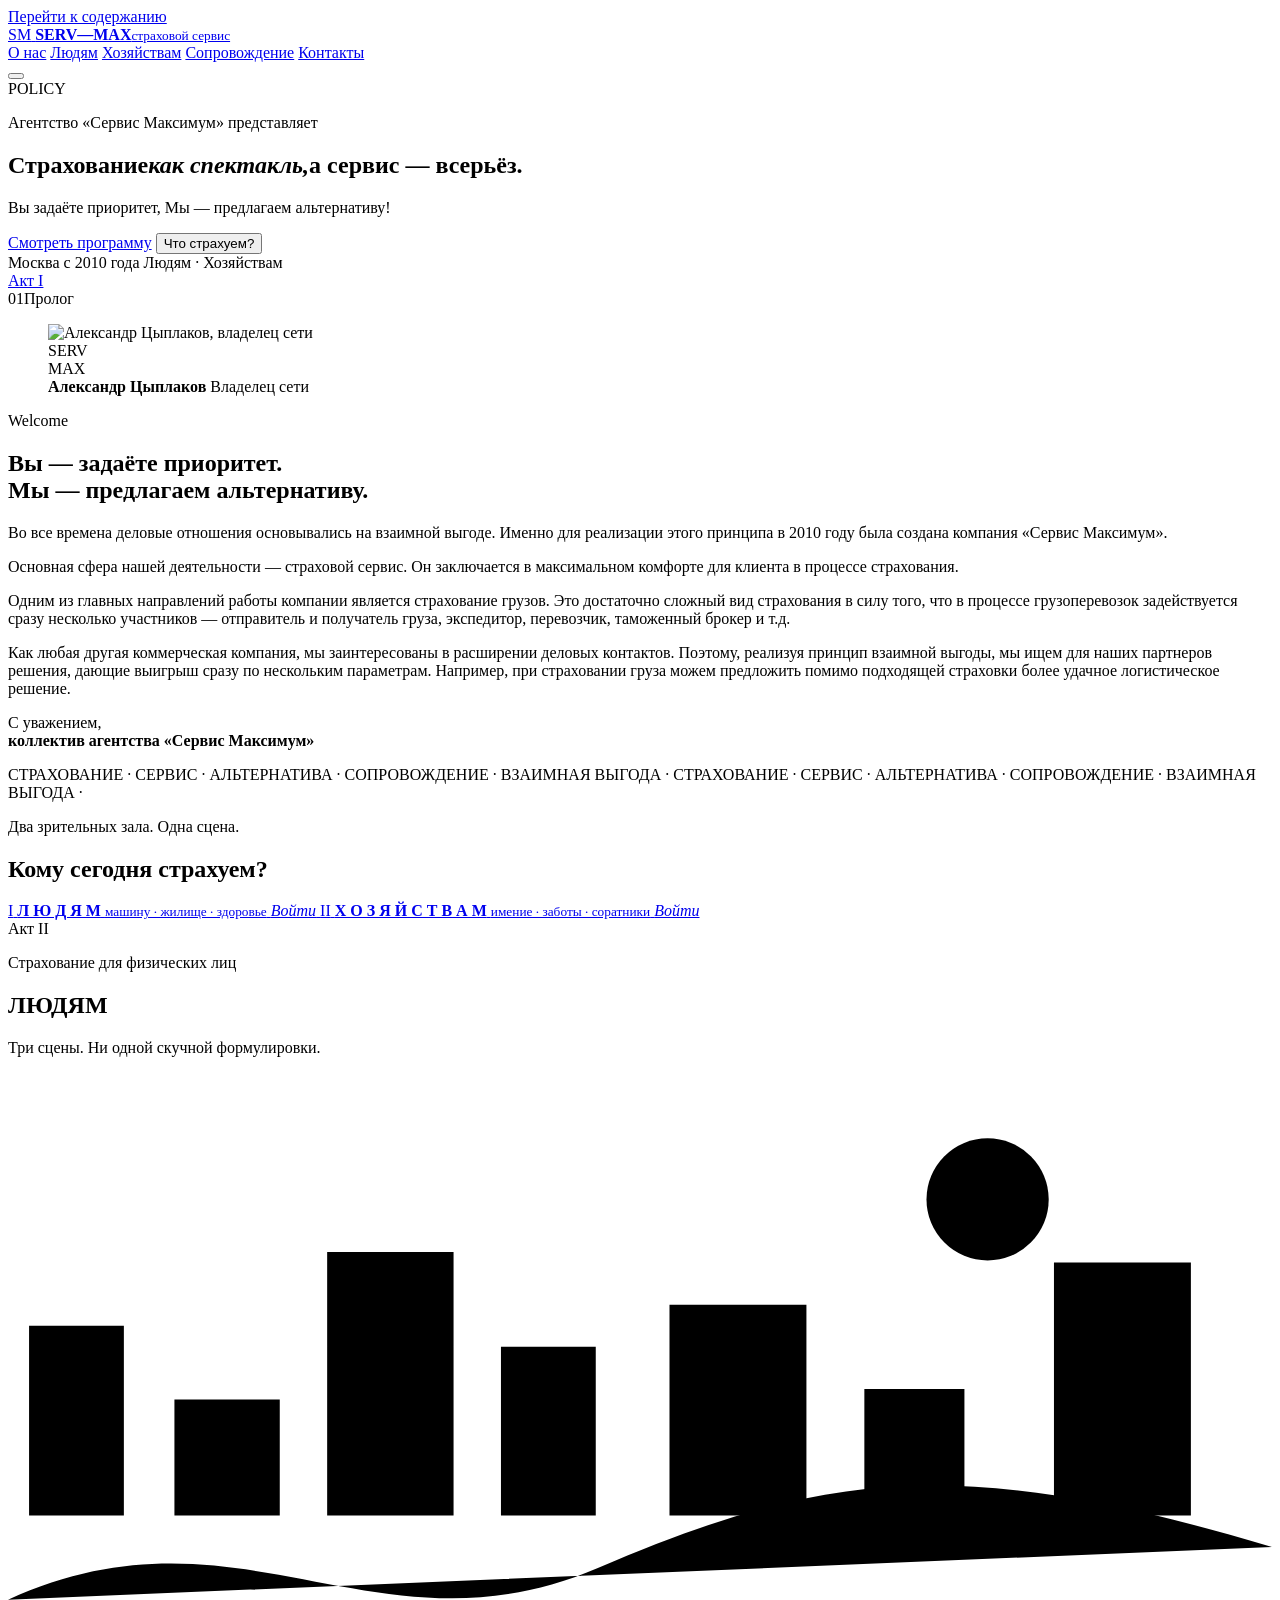
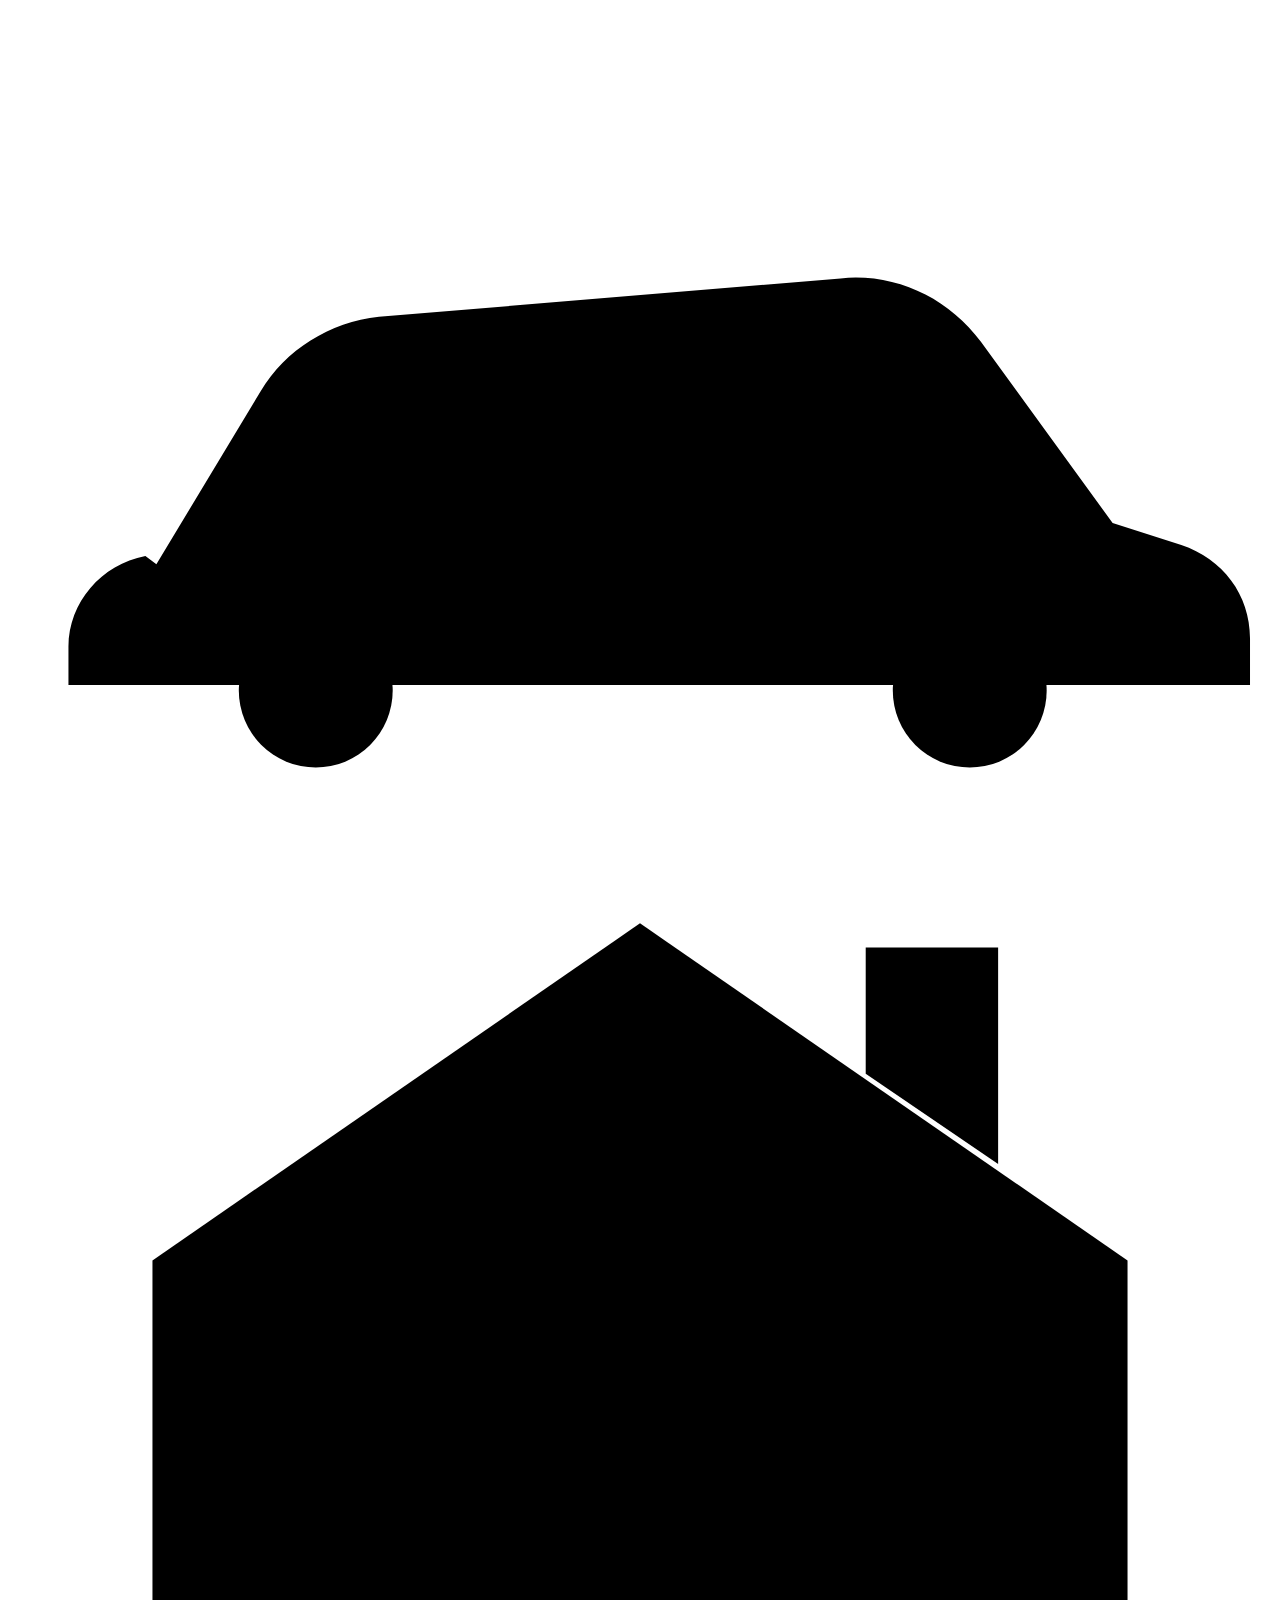
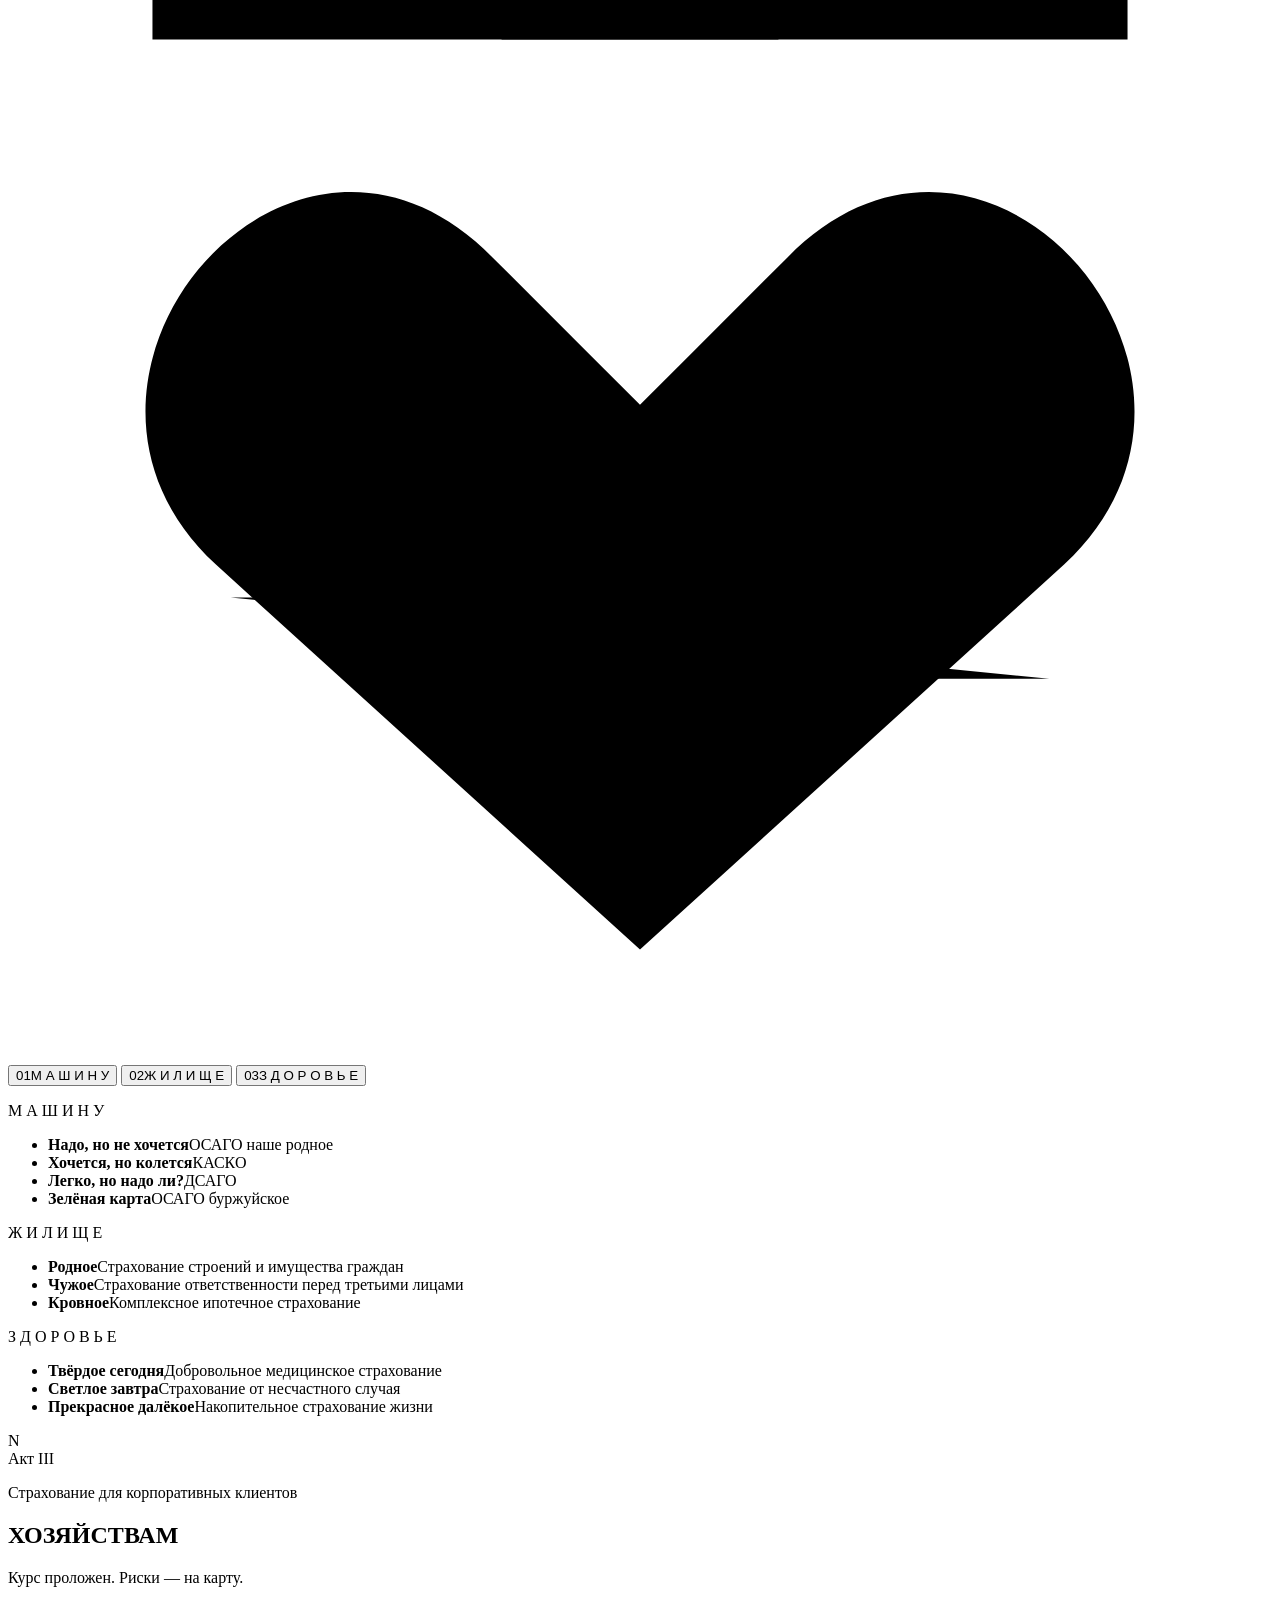
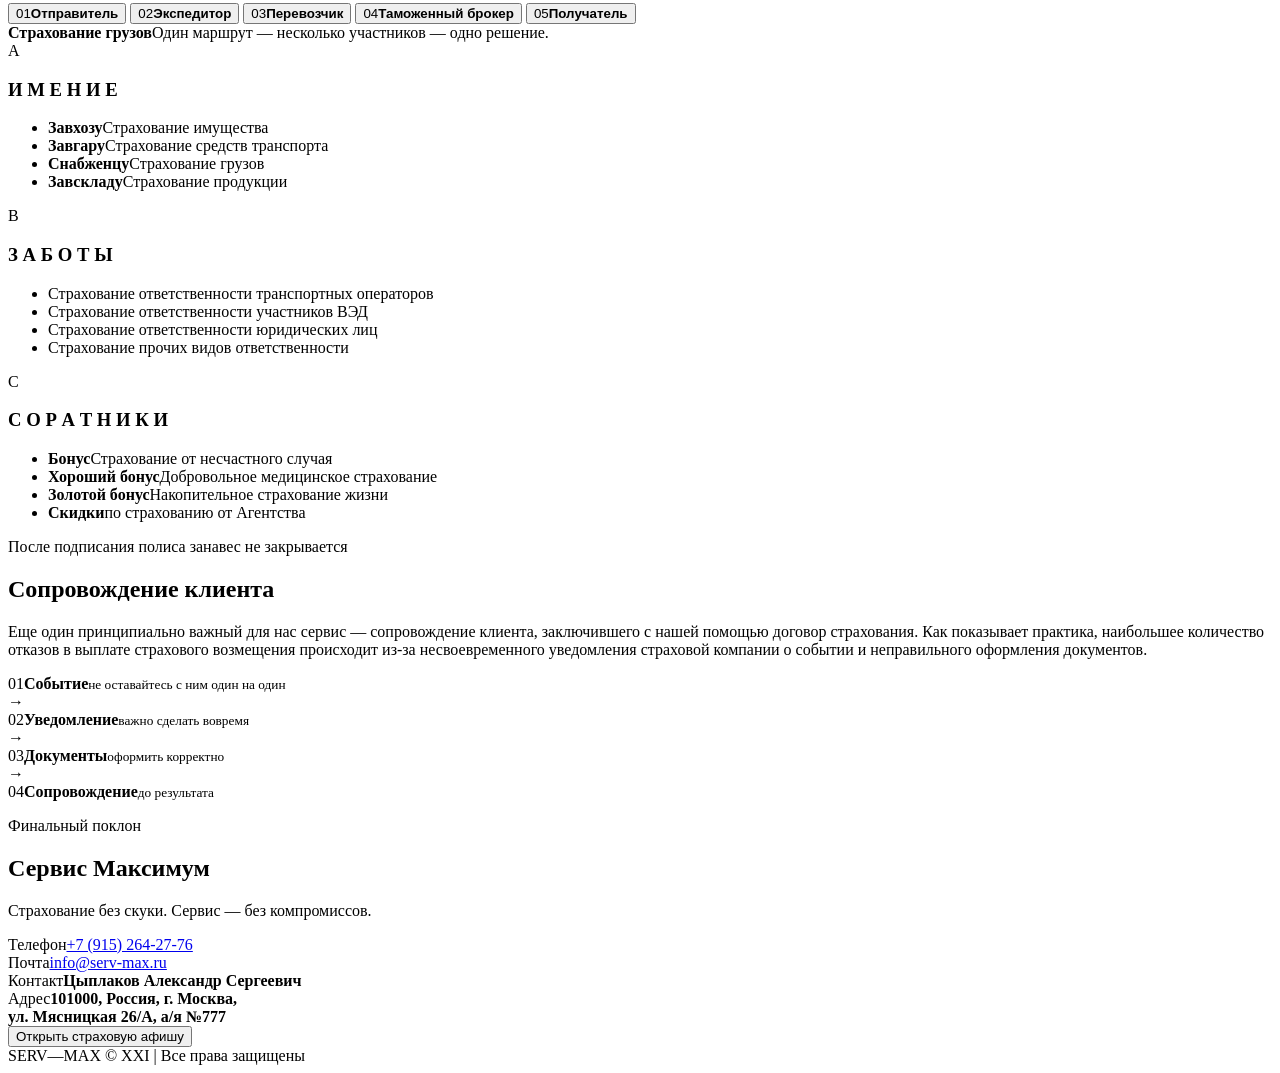
==== 02-service-maximum/index.html @ c3c7b3cc "Import 02-service-maximum source" ====
<!doctype html>
<html lang="ru">
<head>
  <meta charset="utf-8">
  <meta name="viewport" content="width=device-width, initial-scale=1">
  <meta name="theme-color" content="#211711">
  <meta name="description" content="Сервис Максимум — страховой сервис для людей и бизнеса. Авторская подача, сопровождение клиента и решения по страхованию имущества, транспорта, грузов, ответственности и здоровья.">
  <title>Сервис Максимум — страхование без скуки</title>
  <link rel="icon" href="assets/img/favicon.svg" type="image/svg+xml">
  <link rel="stylesheet" href="assets/css/style.css">
</head>
<body>
  <a class="skip-link" href="#content">Перейти к содержанию</a>

  <header class="topbar" data-topbar>
    <a class="brand" href="#prologue" aria-label="Сервис Максимум — к началу страницы">
      <span class="brand-mark" aria-hidden="true">SM</span>
      <span class="brand-copy"><strong>SERV—MAX</strong><small>страховой сервис</small></span>
    </a>
    <nav class="desktop-nav" aria-label="Основная навигация">
      <a href="#about">О нас</a>
      <a href="#people">Людям</a>
      <a href="#business">Хозяйствам</a>
      <a href="#support">Сопровождение</a>
      <a href="#contacts">Контакты</a>
    </nav>
    <button class="menu-toggle" type="button" aria-expanded="false" aria-controls="mobile-menu" aria-label="Открыть меню">
      <span></span><span></span>
    </button>
  </header>

  <div class="mobile-menu" id="mobile-menu" hidden>
    <div class="mobile-menu__inner">
      <p class="kicker">Программа вечера</p>
      <a href="#about">01 — О нас</a>
      <a href="#people">02 — Людям</a>
      <a href="#business">03 — Хозяйствам</a>
      <a href="#support">04 — Сопровождение</a>
      <a href="#contacts">05 — Контакты</a>
    </div>
  </div>

  <main id="content">
    <section class="hero" id="prologue" aria-labelledby="hero-title">
      <div class="hero-noise" aria-hidden="true"></div>
      <div class="curtain curtain--left" aria-hidden="true"></div>
      <div class="curtain curtain--right" aria-hidden="true"></div>
      <div class="spotlight spotlight--one" aria-hidden="true"></div>
      <div class="spotlight spotlight--two" aria-hidden="true"></div>
      <div class="hero-stage" aria-hidden="true">
        <div class="hero-character">
          <div class="hat"></div>
          <div class="head"></div>
          <div class="glasses"><i></i><i></i></div>
          <div class="coat"></div>
          <div class="briefcase"><span>POLICY</span></div>
        </div>
      </div>

      <div class="hero-copy reveal">
        <p class="eyebrow">Агентство «Сервис Максимум» представляет</p>
        <h1 id="hero-title"><span>Страхование</span><em>как спектакль,</em><strong>а сервис — всерьёз.</strong></h1>
        <p class="hero-lead">Вы задаёте приоритет, Мы — предлагаем альтернативу!</p>
        <div class="hero-actions">
          <a class="btn btn--light" href="#people">Смотреть программу</a>
          <button class="btn btn--ghost" type="button" data-open-program>Что страхуем?</button>
        </div>
      </div>

      <div class="hero-ticket reveal" aria-label="Краткая информация">
        <span>Москва</span>
        <span>с 2010 года</span>
        <span>Людям · Хозяйствам</span>
      </div>
      <a class="scroll-cue" href="#about"><span>Акт I</span><i></i></a>
    </section>

    <section class="about scene scene--paper" id="about" aria-labelledby="about-title">
      <div class="scene-label" aria-hidden="true"><span>01</span>Пролог</div>
      <div class="about-grid">
        <figure class="owner reveal">
          <div class="owner-frame">
            <img src="assets/img/alexander-tsyplakov.jpg" alt="Александр Цыплаков, владелец сети">
            <div class="owner-stamp" aria-hidden="true">SERV<br>MAX</div>
          </div>
          <figcaption>
            <strong>Александр Цыплаков</strong>
            <span>Владелец сети</span>
          </figcaption>
        </figure>

        <article class="about-copy reveal">
          <p class="kicker">Welcome</p>
          <h2 id="about-title">Вы — задаёте приоритет.<br>Мы — предлагаем альтернативу.</h2>
          <div class="about-text">
            <p>Во все времена деловые отношения основывались на взаимной выгоде. Именно для реализации этого принципа в 2010 году была создана компания «Сервис Максимум».</p>
            <p>Основная сфера нашей деятельности — страховой сервис. Он заключается в максимальном комфорте для клиента в процессе страхования.</p>
            <p>Одним из главных направлений работы компании является страхование грузов. Это достаточно сложный вид страхования в силу того, что в процессе грузоперевозок задействуется сразу несколько участников — отправитель и получатель груза, экспедитор, перевозчик, таможенный брокер и т.д.</p>
            <p>Как любая другая коммерческая компания, мы заинтересованы в расширении деловых контактов. Поэтому, реализуя принцип взаимной выгоды, мы ищем для наших партнеров решения, дающие выигрыш сразу по нескольким параметрам. Например, при страховании груза можем предложить помимо подходящей страховки более удачное логистическое решение.</p>
          </div>
          <p class="signature">С уважением,<br><strong>коллектив агентства «Сервис Максимум»</strong></p>
        </article>
      </div>
      <div class="marquee" aria-hidden="true"><span>СТРАХОВАНИЕ · СЕРВИС · АЛЬТЕРНАТИВА · СОПРОВОЖДЕНИЕ · ВЗАИМНАЯ ВЫГОДА · </span><span>СТРАХОВАНИЕ · СЕРВИС · АЛЬТЕРНАТИВА · СОПРОВОЖДЕНИЕ · ВЗАИМНАЯ ВЫГОДА · </span></div>
    </section>

    <section class="choice scene" aria-labelledby="choice-title">
      <div class="choice-intro reveal">
        <p class="kicker">Два зрительных зала. Одна сцена.</p>
        <h2 id="choice-title">Кому сегодня страхуем?</h2>
      </div>
      <div class="choice-doors">
        <a class="door door--people reveal" href="#people">
          <span class="door-number">I</span>
          <strong>Л Ю Д Я М</strong>
          <small>машину · жилище · здоровье</small>
          <i aria-hidden="true">Войти</i>
        </a>
        <a class="door door--business reveal" href="#business">
          <span class="door-number">II</span>
          <strong>Х О З Я Й С Т В А М</strong>
          <small>имение · заботы · соратники</small>
          <i aria-hidden="true">Войти</i>
        </a>
      </div>
    </section>

    <section class="people scene scene--people" id="people" aria-labelledby="people-title">
      <div class="stage-header reveal">
        <span class="act">Акт II</span>
        <div>
          <p class="kicker">Страхование для физических лиц</p>
          <h2 id="people-title">ЛЮДЯМ</h2>
        </div>
        <p class="stage-note">Три сцены. Ни одной скучной формулировки.</p>
      </div>

      <div class="people-stage reveal" data-people-stage>
        <div class="people-backdrop" aria-hidden="true">
          <svg viewBox="0 0 1200 620" role="img" aria-label="Декоративная театральная сцена">
            <path class="road" d="M0 500 C220 400 350 560 560 470 S900 360 1200 450"/>
            <path class="city" d="M20 420V240h90v180h48V310h100v110h45V170h120v250h45V260h90v160h70V220h130v200h55V300h95v120h85V180h130v240"/>
            <circle class="moon" cx="930" cy="120" r="58"/>
          </svg>
        </div>

        <div class="scene-prop" aria-hidden="true">
          <svg class="prop prop--car is-active" data-prop="car" viewBox="0 0 460 250">
            <path d="M54 158 92 95c9-15 25-25 43-27l168-14c20-2 39 7 51 23l48 66 25 8c15 5 25 18 25 34v17H22v-14c0-16 12-30 28-33Z"/>
            <path d="M123 91h182l38 58H86l37-58Z"/>
            <circle cx="112" cy="204" r="28"/><circle cx="350" cy="204" r="28"/>
          </svg>
          <svg class="prop prop--house" data-prop="house" viewBox="0 0 420 300">
            <path d="m48 146 162-112 162 112v126H48V146Z"/><path d="M164 272v-94h92v94"/>
            <path d="M285 84v-42h44v72"/>
          </svg>
          <svg class="prop prop--health" data-prop="health" viewBox="0 0 420 310">
            <path d="M210 273 69 145C2 83 94-25 161 43l49 49 49-49c67-68 159 40 92 102L210 273Z"/>
            <path d="M74 156h76l25-55 42 108 31-69 25 43h73"/>
          </svg>
        </div>

        <div class="people-control" role="tablist" aria-label="Виды страхования для физических лиц">
          <button class="scene-tab is-active" type="button" role="tab" aria-selected="true" data-people="car"><span>01</span>М А Ш И Н У</button>
          <button class="scene-tab" type="button" role="tab" aria-selected="false" data-people="house"><span>02</span>Ж И Л И Щ Е</button>
          <button class="scene-tab" type="button" role="tab" aria-selected="false" data-people="health"><span>03</span>З Д О Р О В Ь Е</button>
        </div>

        <div class="people-script" aria-live="polite">
          <article class="script-page is-active" data-script="car">
            <p class="script-title">М А Ш И Н У</p>
            <ul>
              <li><strong>Надо, но не хочется</strong><span>ОСАГО наше родное</span></li>
              <li><strong>Хочется, но колется</strong><span>КАСКО</span></li>
              <li><strong>Легко, но надо ли?</strong><span>ДСАГО</span></li>
              <li><strong>Зелёная карта</strong><span>ОСАГО буржуйское</span></li>
            </ul>
          </article>
          <article class="script-page" data-script="house">
            <p class="script-title">Ж И Л И Щ Е</p>
            <ul>
              <li><strong>Родное</strong><span>Страхование строений и имущества граждан</span></li>
              <li><strong>Чужое</strong><span>Страхование ответственности перед третьими лицами</span></li>
              <li><strong>Кровное</strong><span>Комплексное ипотечное страхование</span></li>
            </ul>
          </article>
          <article class="script-page" data-script="health">
            <p class="script-title">З Д О Р О В Ь Е</p>
            <ul>
              <li><strong>Твёрдое сегодня</strong><span>Добровольное медицинское страхование</span></li>
              <li><strong>Светлое завтра</strong><span>Страхование от несчастного случая</span></li>
              <li><strong>Прекрасное далёкое</strong><span>Накопительное страхование жизни</span></li>
            </ul>
          </article>
        </div>
      </div>
    </section>

    <section class="business scene scene--business" id="business" aria-labelledby="business-title">
      <div class="map-grid" aria-hidden="true"></div>
      <div class="business-compass" aria-hidden="true"><span>N</span><i></i><b></b></div>
      <div class="stage-header stage-header--business reveal">
        <span class="act">Акт III</span>
        <div>
          <p class="kicker">Страхование для корпоративных клиентов</p>
          <h2 id="business-title">ХОЗЯЙСТВАМ</h2>
        </div>
        <p class="stage-note">Курс проложен. Риски — на карту.</p>
      </div>

      <div class="business-layout">
        <div class="cargo-route reveal" aria-label="Схема движения груза и участников">
          <div class="route-line"></div>
          <button type="button" class="route-node is-active" data-route="sender"><span>01</span><strong>Отправитель</strong></button>
          <button type="button" class="route-node" data-route="forwarder"><span>02</span><strong>Экспедитор</strong></button>
          <button type="button" class="route-node" data-route="carrier"><span>03</span><strong>Перевозчик</strong></button>
          <button type="button" class="route-node" data-route="broker"><span>04</span><strong>Таможенный брокер</strong></button>
          <button type="button" class="route-node" data-route="receiver"><span>05</span><strong>Получатель</strong></button>
          <div class="route-caption"><strong>Страхование грузов</strong><span>Один маршрут — несколько участников — одно решение.</span></div>
        </div>

        <div class="business-ledger reveal">
          <article class="ledger-sheet">
            <span class="ledger-index">A</span>
            <h3>И М Е Н И Е</h3>
            <ul>
              <li><strong>Завхозу</strong><span>Страхование имущества</span></li>
              <li><strong>Завгару</strong><span>Страхование средств транспорта</span></li>
              <li><strong>Снабженцу</strong><span>Страхование грузов</span></li>
              <li><strong>Завскладу</strong><span>Страхование продукции</span></li>
            </ul>
          </article>
          <article class="ledger-sheet">
            <span class="ledger-index">B</span>
            <h3>З А Б О Т Ы</h3>
            <ul>
              <li><span>Страхование ответственности транспортных операторов</span></li>
              <li><span>Страхование ответственности участников ВЭД</span></li>
              <li><span>Страхование ответственности юридических лиц</span></li>
              <li><span>Страхование прочих видов ответственности</span></li>
            </ul>
          </article>
          <article class="ledger-sheet">
            <span class="ledger-index">C</span>
            <h3>С О Р А Т Н И К И</h3>
            <ul>
              <li><strong>Бонус</strong><span>Страхование от несчастного случая</span></li>
              <li><strong>Хороший бонус</strong><span>Добровольное медицинское страхование</span></li>
              <li><strong>Золотой бонус</strong><span>Накопительное страхование жизни</span></li>
              <li><strong>Скидки</strong><span>по страхованию от Агентства</span></li>
            </ul>
          </article>
        </div>
      </div>
    </section>

    <section class="support scene scene--backstage" id="support" aria-labelledby="support-title">
      <div class="backstage-lamps" aria-hidden="true"><i></i><i></i><i></i><i></i><i></i><i></i><i></i></div>
      <div class="support-grid">
        <div class="support-copy reveal">
          <p class="kicker">После подписания полиса занавес не закрывается</p>
          <h2 id="support-title">Сопровождение клиента</h2>
          <p>Еще один принципиально важный для нас сервис — сопровождение клиента, заключившего с нашей помощью договор страхования. Как показывает практика, наибольшее количество отказов в выплате страхового возмещения происходит из-за несвоевременного уведомления страховой компании о событии и неправильного оформления документов.</p>
        </div>
        <div class="support-flow reveal" aria-label="Сценарий сопровождения">
          <div class="flow-step"><span>01</span><strong>Событие</strong><small>не оставайтесь с ним один на один</small></div>
          <div class="flow-arrow" aria-hidden="true">→</div>
          <div class="flow-step"><span>02</span><strong>Уведомление</strong><small>важно сделать вовремя</small></div>
          <div class="flow-arrow" aria-hidden="true">→</div>
          <div class="flow-step"><span>03</span><strong>Документы</strong><small>оформить корректно</small></div>
          <div class="flow-arrow" aria-hidden="true">→</div>
          <div class="flow-step flow-step--accent"><span>04</span><strong>Сопровождение</strong><small>до результата</small></div>
        </div>
      </div>
    </section>

    <section class="finale scene" id="contacts" aria-labelledby="contacts-title">
      <div class="finale-curtain" aria-hidden="true"></div>
      <div class="finale-inner reveal">
        <p class="kicker">Финальный поклон</p>
        <h2 id="contacts-title">Сервис Максимум</h2>
        <p class="finale-line">Страхование без скуки. Сервис — без компромиссов.</p>
        <div class="contact-ticket">
          <div><span>Телефон</span><a href="tel:+79152642776">+7 (915) 264-27-76</a></div>
          <div><span>Почта</span><a href="mailto:info@serv-max.ru">info@serv-max.ru</a></div>
          <div><span>Контакт</span><strong>Цыплаков Александр Сергеевич</strong></div>
          <div><span>Адрес</span><strong>101000, Россия, г. Москва,<br>ул. Мясницкая 26/А, а/я №777</strong></div>
        </div>
        <button class="btn btn--light" type="button" data-open-program>Открыть страховую афишу</button>
      </div>
      <footer class="footer">
        <span>SERV—MAX</span>
        <span>© <span data-year>XXI</span> | Все права защищены</span>
      </footer>
    </section>
  </main>

  <dialog class="program-dialog" data-program-dialog>
    <button class="dialog-close" type="button" data-close-program aria-label="Закрыть">×</button>
    <p class="kicker">Страховая афиша</p>
    <h2>Что сегодня в программе?</h2>
    <div class="program-columns">
      <div>
        <span class="program-label">Людям</span>
        <a href="#people" data-dialog-link>Машину</a>
        <a href="#people" data-dialog-link>Жилище</a>
        <a href="#people" data-dialog-link>Здоровье</a>
      </div>
      <div>
        <span class="program-label">Хозяйствам</span>
        <a href="#business" data-dialog-link>Имение</a>
        <a href="#business" data-dialog-link>Заботы</a>
        <a href="#business" data-dialog-link>Соратники</a>
      </div>
    </div>
    <p class="dialog-note">А после полиса — сопровождение клиента. Потому что хороший страховой сервис не заканчивается подписью.</p>
  </dialog>

  <script src="assets/js/app.js" defer></script>
</body>
</html>
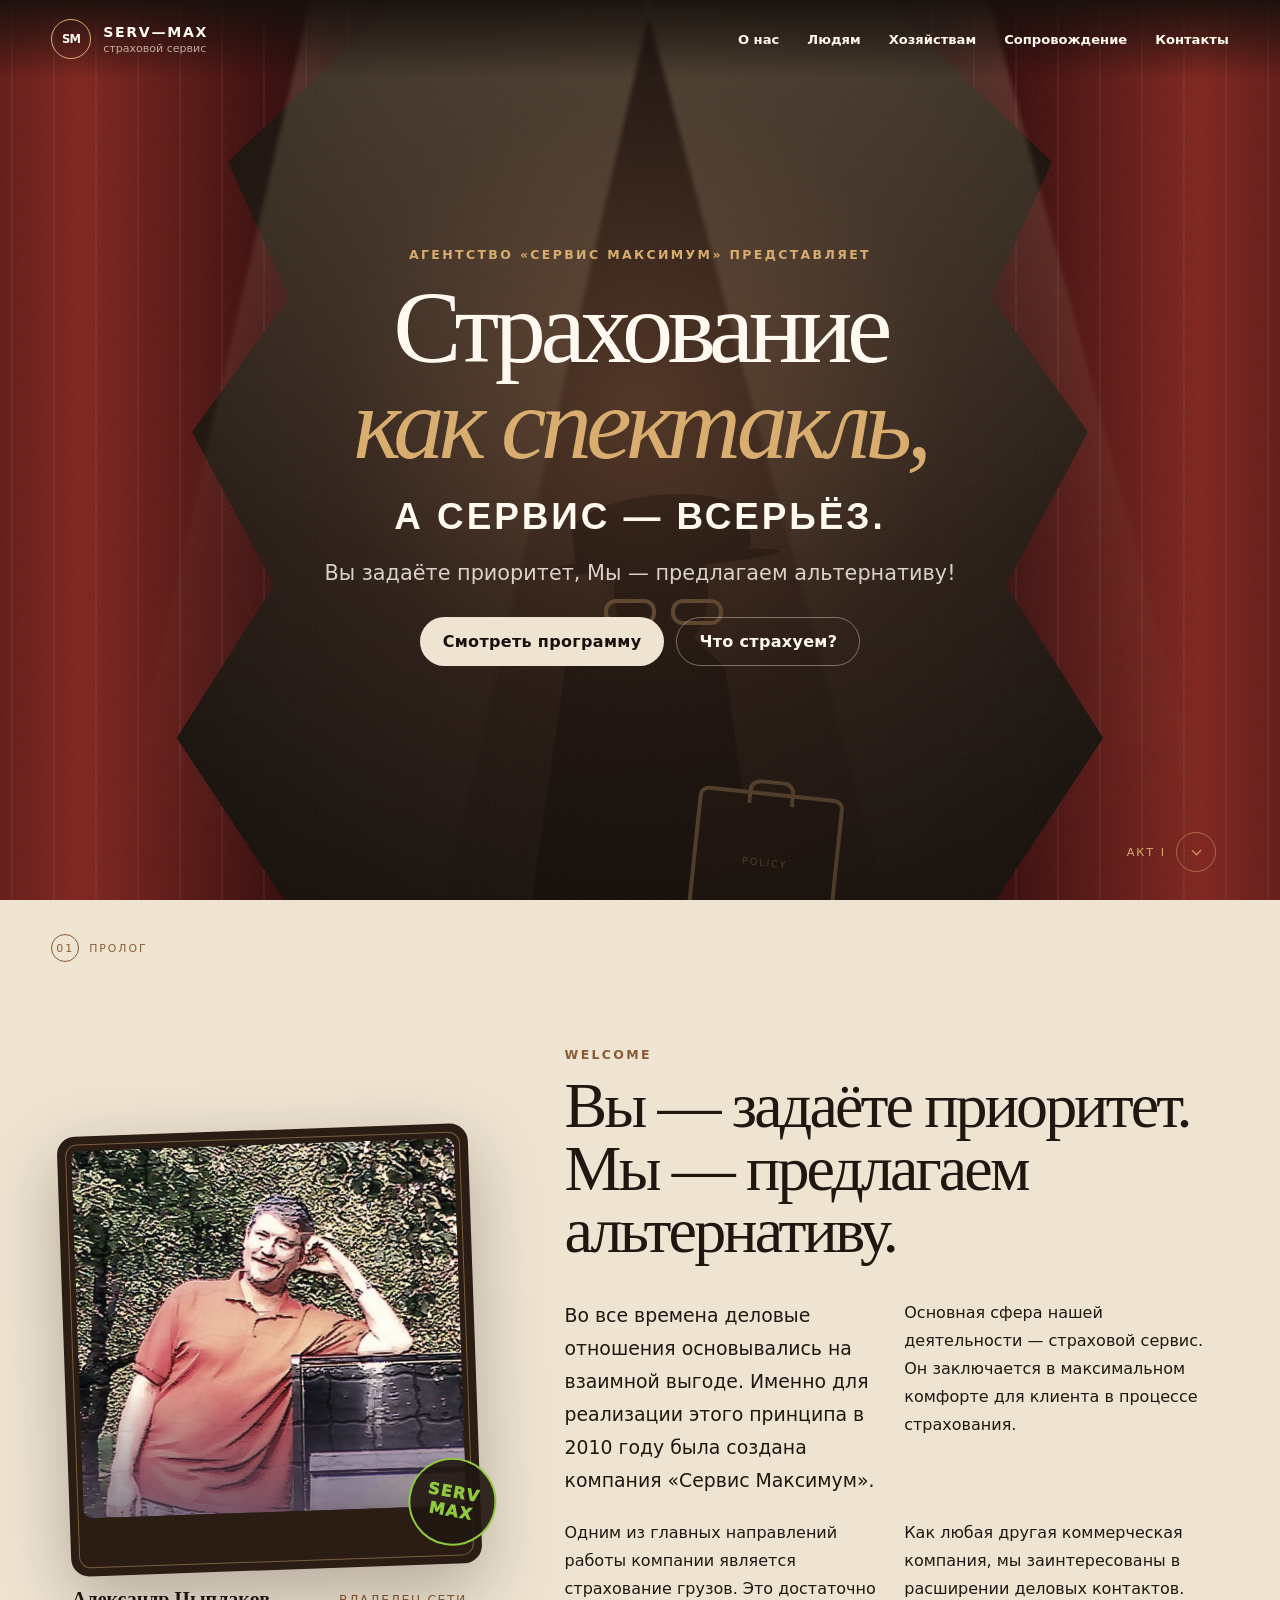
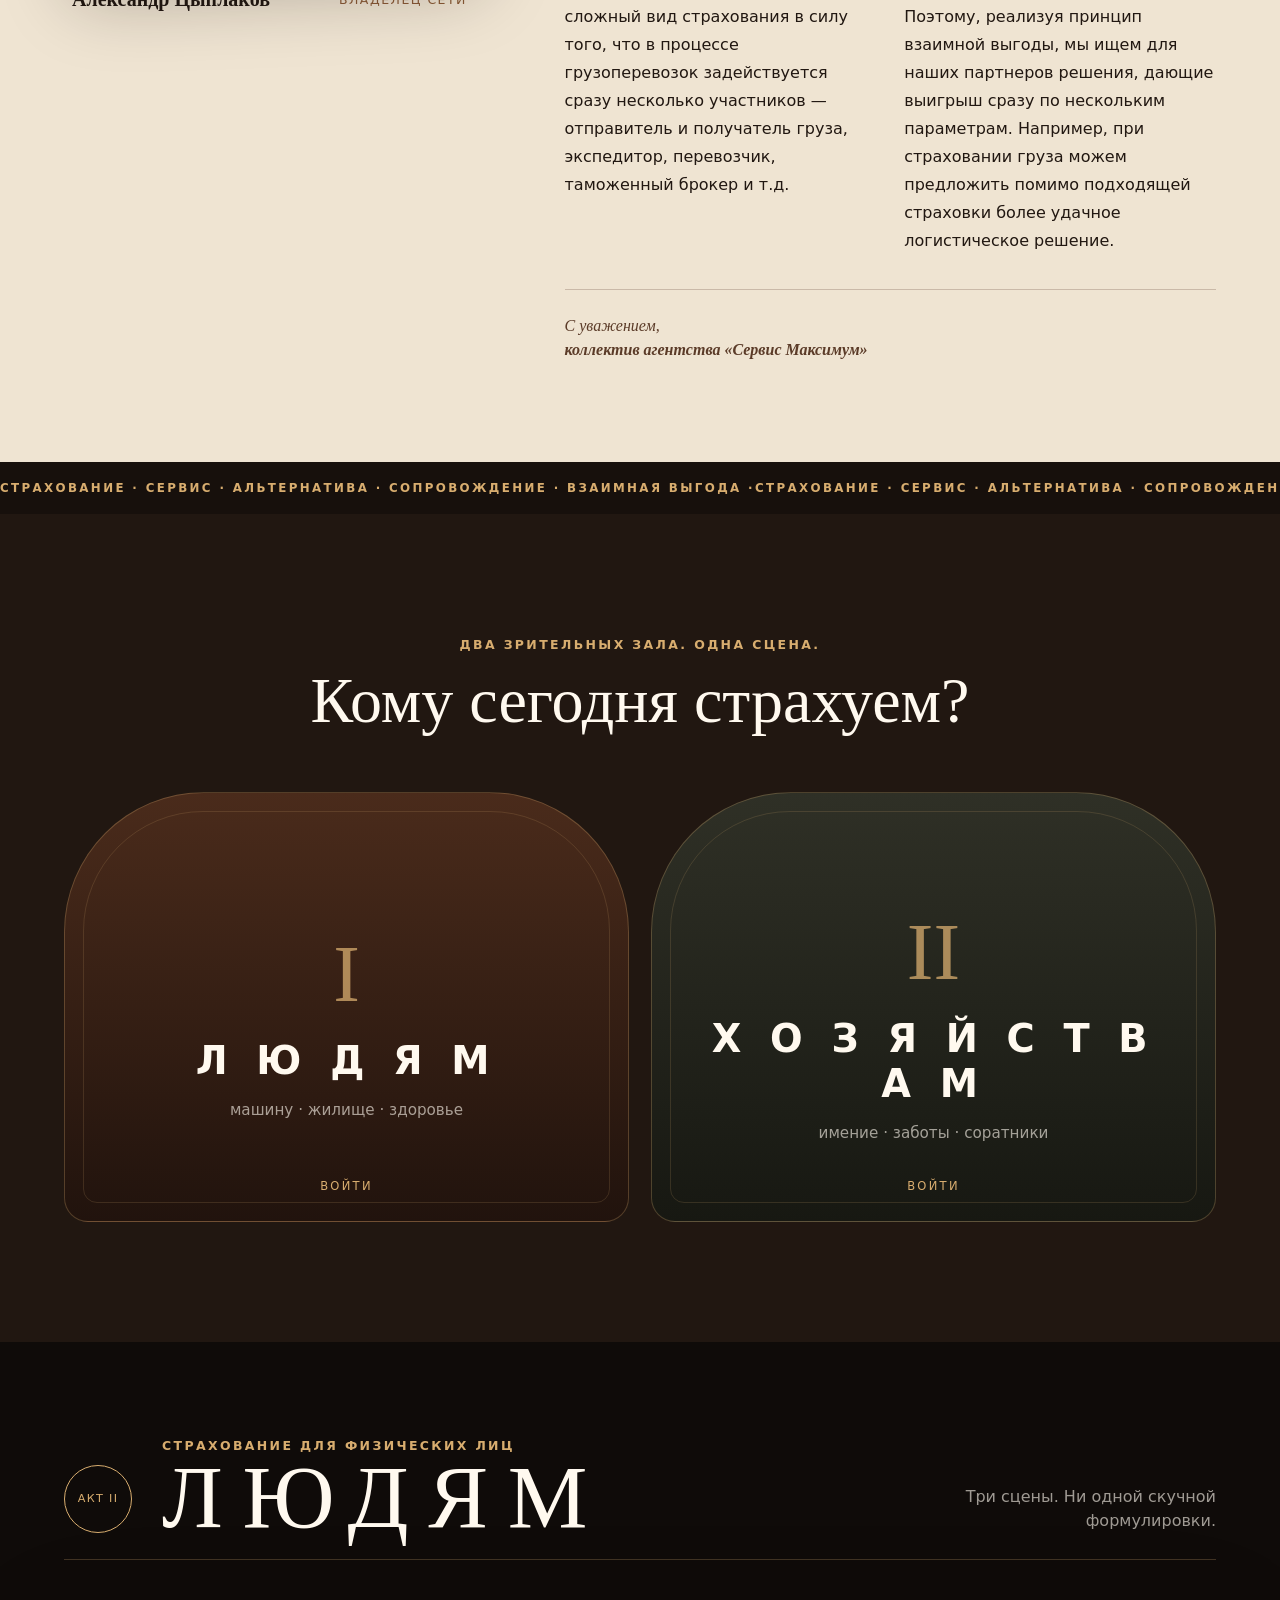
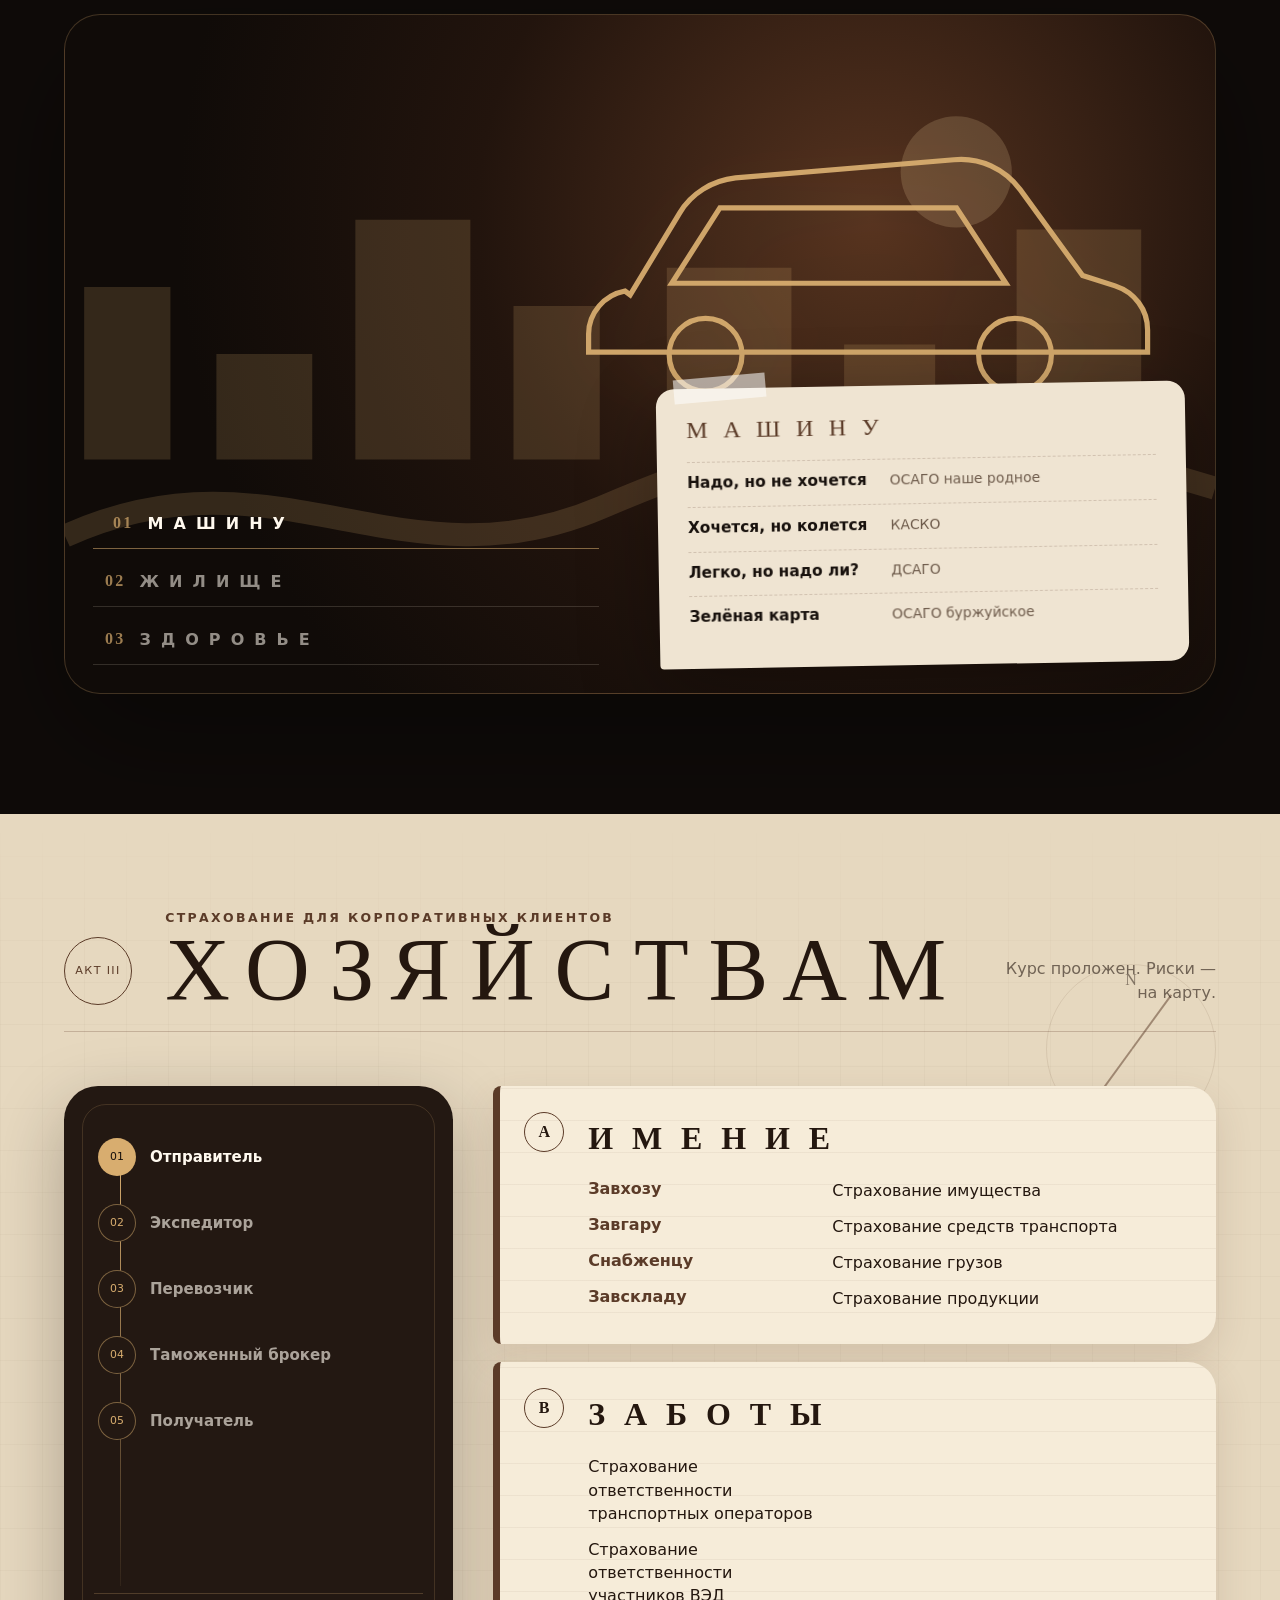
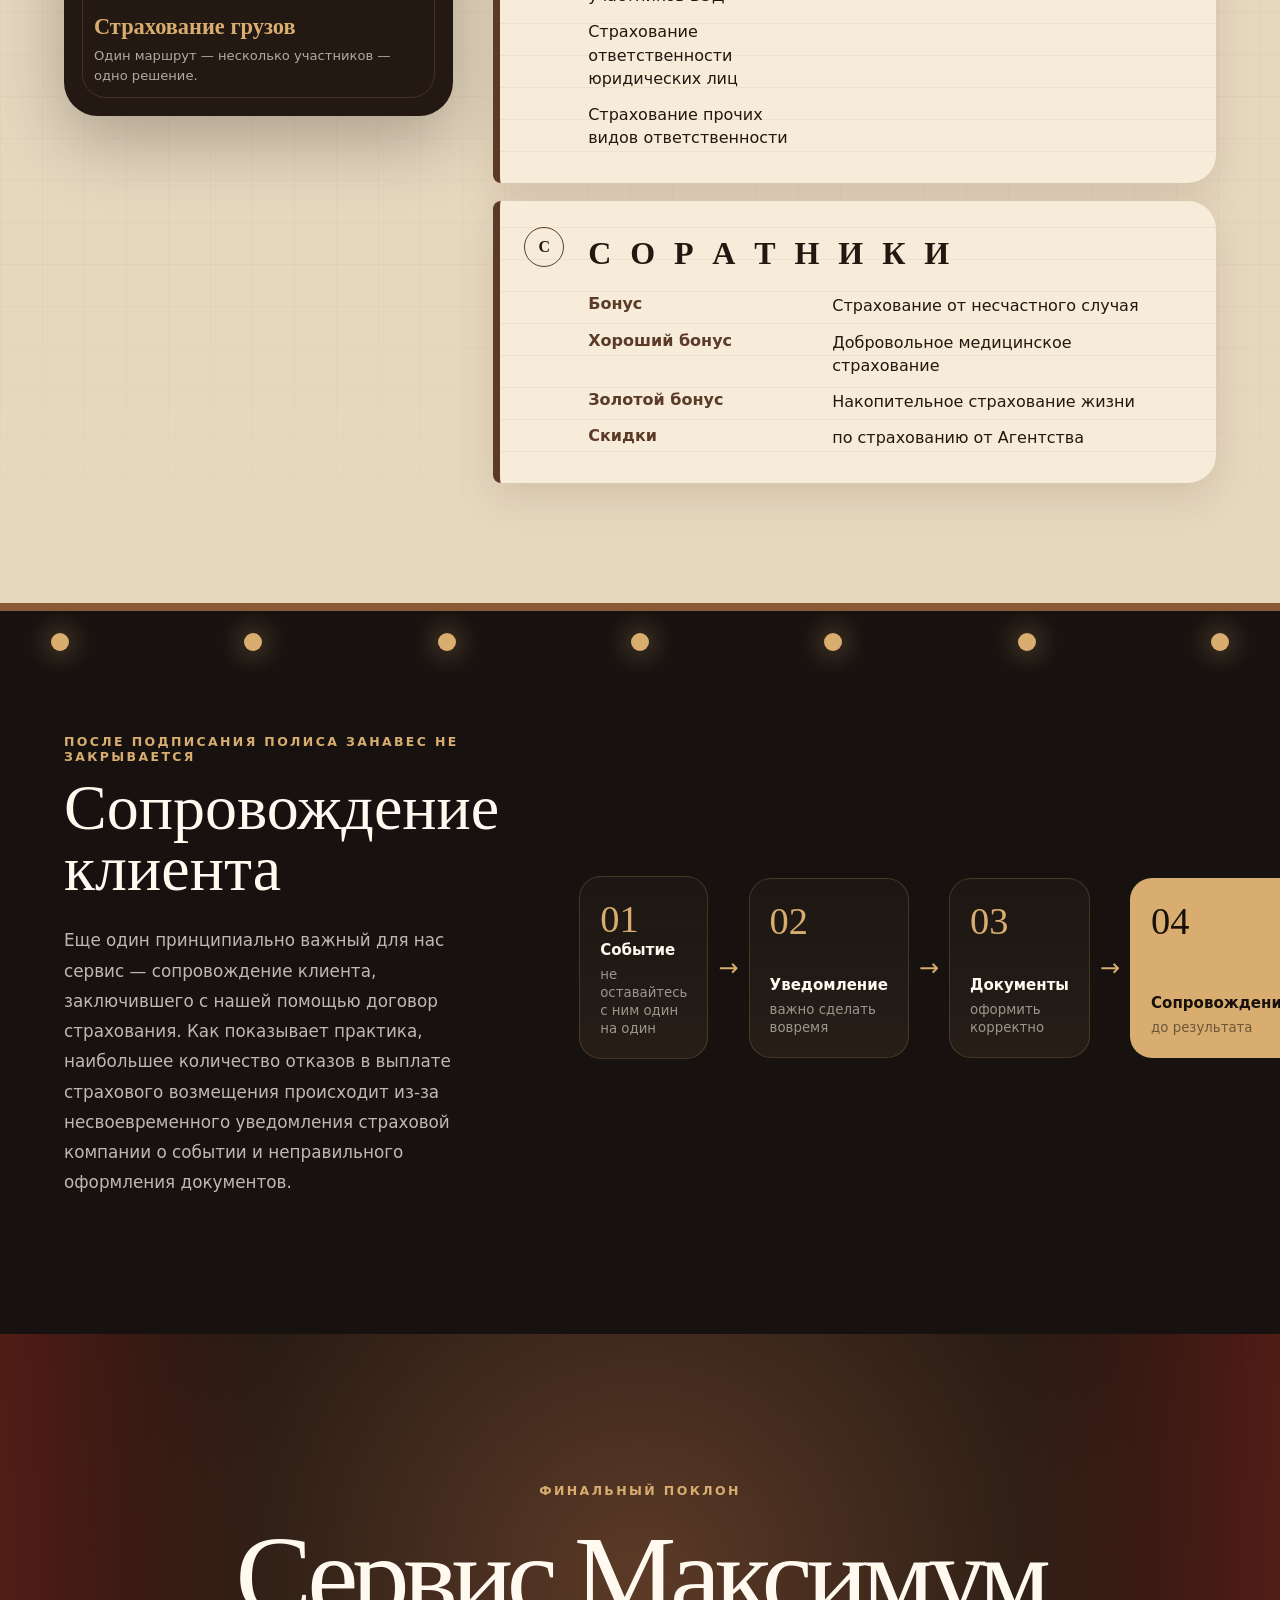
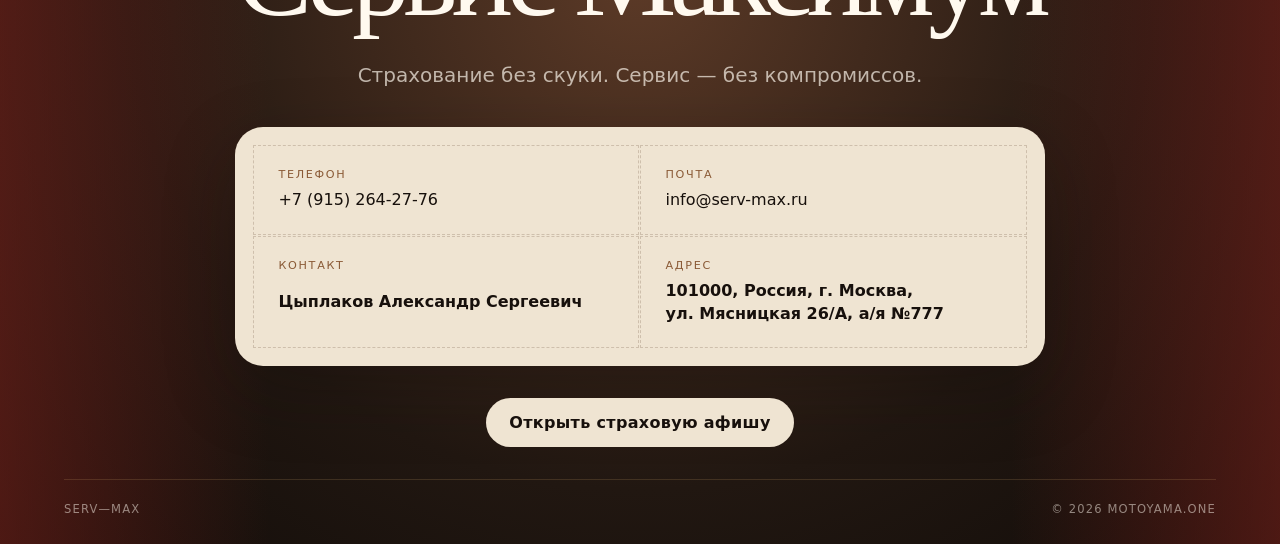
==== commit c96f1b9f: "Unify landing footer copyrights as MOTOYAMA.ONE Use the existing data-year updater with the XXI fall" ====
--- a/02-service-maximum/index.html
+++ b/02-service-maximum/index.html
@@ -290,7 +290,7 @@
       </div>
       <footer class="footer">
         <span>SERV—MAX</span>
-        <span>© <span data-year>XXI</span> | Все права защищены</span>
+        <span>© <span data-year>XXI</span> <a href="https://motoyama.one/" target="_blank" rel="noopener noreferrer">MOTOYAMA.ONE</a></span>
       </footer>
     </section>
   </main>
--- a/02-service-maximum/assets/css/style.css
+++ b/02-service-maximum/assets/css/style.css
@@ -0,0 +1,85 @@
+:root{
+  --ink:#17100c;
+  --ink-2:#211711;
+  --ink-3:#2f2118;
+  --brown:#5b3b28;
+  --cognac:#8a5a36;
+  --brass:#d8ad6f;
+  --paper:#efe4d2;
+  --paper-2:#f8f1e7;
+  --cream:#fff9ef;
+  --green:#90c83e;
+  --red:#7f241d;
+  --white:#fff;
+  --shadow:0 24px 70px rgba(23,16,12,.28);
+  --radius:28px;
+  --max:1240px;
+}
+*{box-sizing:border-box}
+html{scroll-behavior:smooth;background:var(--ink)}
+body{margin:0;font-family:Inter,ui-sans-serif,system-ui,-apple-system,BlinkMacSystemFont,"Segoe UI",sans-serif;color:var(--ink-2);background:var(--paper-2);overflow-x:hidden}
+body.menu-open,body.dialog-open{overflow:hidden}
+a{color:inherit;text-decoration:none}
+button,a{touch-action:manipulation}
+button{font:inherit}
+img,svg{display:block;max-width:100%}
+.skip-link{position:fixed;left:12px;top:-60px;z-index:1000;background:var(--paper);padding:10px 14px;border-radius:8px;transition:.2s}.skip-link:focus{top:12px}
+.kicker,.eyebrow{font-size:.78rem;text-transform:uppercase;letter-spacing:.19em;font-weight:800}
+.reveal{opacity:0;transform:translateY(28px);transition:opacity .8s ease,transform .8s cubic-bezier(.2,.75,.2,1)}
+.reveal.is-visible{opacity:1;transform:none}
+
+.topbar{position:fixed;z-index:100;inset:0 0 auto;height:78px;display:flex;align-items:center;justify-content:space-between;padding:0 clamp(18px,4vw,62px);color:var(--cream);background:linear-gradient(180deg,rgba(23,16,12,.92),rgba(23,16,12,.5),transparent);transition:background .3s,border-color .3s,bbox-shadow .3s}
+.topbar.is-scrolled{background:rgba(23,16,12,.93);backdrop-filter:blur(16px);border-bottom:1px solid rgba(216,173,111,.25);box-shadow:0 8px 32px rgba(0,0,0,.18)}
+.brand{display:flex;align-items:center;gap:12px;min-width:200px}.brand-mark{width:40px;height:40px;border:1px solid var(--brass);border-radius:50%;display:grid;place-items:center;font-size:.72rem;font-weight:900;letter-spacing:-.05em}.brand-copy{display:flex;flex-direction:column}.brand-copy strong{font-size:.88rem;letter-spacing:.12em}.brand-copy small{opacity:.65;font-size:.69rem;margin-top:2px}
+.desktop-nav{display:flex;gap:28px;font-size:.82rem;font-weight:700}.desktop-nav a{position:relative;padding:8px 0}.desktop-nav a:after{content:"";position:absolute;left:0;right:100%;bottom:2px;height:1px;background:var(--brass);transition:.25s}.desktop-nav a:hover:after,.desktop-nav a:focus-visible:after{right:0}
+.menu-toggle{display:none;width:46px;height:46px;border:1px solid rgba(216,173,111,.35);border-radius:50%;background:rgba(0,0,0,.15);color:white;position:relative}.menu-toggle span{position:absolute;left:13px;width:20px;height:1px;background:currentColor;transition:.25s}.menu-toggle span:first-child{top:18px}.menu-toggle span:last-child{top:27px}.menu-toggle[aria-expanded="true"] span:first-child{transform:translateY(4.5px) rotate(45deg)}.menu-toggle[aria-expanded="true"] span:last-child{transform:translateY(-4.5px) rotate(-45deg)}
+.mobile-menu{position:fixed;z-index:90;inset:0;background:rgba(23,16,12,.98);color:var(--cream);padding:110px 24px 32px}.mobile-menu__inner{max-width:560px;margin:auto;display:grid;gap:10px}.mobile-menu a{font-family:Georgia,"Times New Roman",serif;font-size:clamp(2rem,10vw,4rem);line-height:1.05;border-bottom:1px solid rgba(216,173,111,.25);padding:14px 0}.mobile-menu .kicker{color:var(--brass)}
+
+.hero{position:relative;min-height:100svh;background:radial-gradient(circle at 50% 45%,#4f3323 0,#261811 38%,#150e0a 70%);color:var(--cream);overflow:hidden;isolation:isolate;display:grid;place-items:center;padding:120px clamp(20px,6vw,84px) 80px}
+.hero-noise{position:absolute;inset:0;opacity:.08;background-image:url("data:image/svg+xml,%3Csvg xmlns='http://www.w3.org/2000/svg' width='90' height='90' viewBox='0 0 90 90'%3E%3Cfilter id='n'%3E%3CfeTurbulence type='fractalNoise' baseFrequency='.8' numOctaves='3' stitchTiles='stitch'/%3E%3C/filter%3E%3Crect width='100%25' height='100%25' filter='url(%23n)' opacity='.9'/%3E%3C/svg%3E")}
+.curtain{position:absolute;top:0;bottom:0;width:40%;background:linear-gradient(90deg,#3b0d0d,#7f241d 38%,#3b0d0d 74%,#130606);filter:drop-shadow(0 0 40px rgba(0,0,0,.45));z-index:-1}.curtain:before{content:"";position:absolute;inset:0;background:repeating-linear-gradient(90deg,rgba(255,255,255,.05) 0 2px,transparent 2px 42px)}.curtain--left{left:-9%;clip-path:polygon(0 0,100% 0,67% 18%,79% 33%,60% 48%,76% 65%,57% 82%,78% 100%,0 100%);animation:curtainLeft 1.5s 250ms both cubic-bezier(.2,.8,.2,1)}.curtain--right{right:-9%;transform:scaleX(-1);clip-path:polygon(0 0,100% 0,67% 18%,79% 33%,60% 48%,76% 65%,57% 82%,78% 100%,0 100%);animation:curtainRight 1.5s 250ms both cubic-bezier(.2,.8,.2,1)}
+@keyframes curtainLeft{from{transform:translateX(22%)}to{transform:none}}@keyframes curtainRight{from{transform:scaleX(-1) translateX(22%)}to{transform:scaleX(-1)}}
+.spotlight{position:absolute;top:-15vh;width:26vw;height:120vh;background:linear-gradient(180deg,rgba(255,234,188,.22),rgba(255,234,188,.03) 65%,transparent);filter:blur(2px);transform-origin:top;pointer-events:none}.spotlight--one{left:27%;transform:rotate(13deg);animation:sweepOne 7s ease-in-out infinite alternate}.spotlight--two{right:26%;transform:rotate(-15deg);animation:sweepTwo 8s ease-in-out infinite alternate}@keyframes sweepOne{to{transform:rotate(4deg)}}@keyframes sweepTwo{to{transform:rotate(-6deg)}}
+.hero-copy{z-index:4;text-align:center;max-width:930px;margin-top:-3vh}.hero .eyebrow{color:var(--brass);margin:0 0 18px}.hero h1{margin:0;font-family:Georgia,"Times New Roman",serif;font-weight:500;line-height:.93;font-size:clamp(3.1rem,8vw,7.7rem);letter-spacing:-.055em;text-wrap:balance}.hero h1 span,.hero h1 em,.hero h1 strong{display:block}.hero h1 em{font-weight:400;color:var(--brass)}.hero h1 strong{font-family:Inter,ui-sans-serif,sans-serif;font-size:.36em;letter-spacing:.08em;text-transform:uppercase;margin-top:.8em}.hero-lead{font-size:clamp(1rem,2vw,1.3rem);opacity:.82;margin:26px auto 0;max-width:680px}.hero-actions{display:flex;gap:12px;justify-content:center;flex-wrap:wrap;margin-top:32px}.btn{border:1px solid transparent;border-radius:999px;padding:14px 22px;font-weight:850;letter-spacing:.02em;cursor:pointer;transition:transform .2s,background .2s,color .2s,border-color .2s}.btn:hover{transform:translateY(-2px)}.btn--light{background:var(--paper);color:var(--ink)}.btn--ghost{background:transparent;color:var(--cream);border-color:rgba(239,228,210,.42)}.btn--ghost:hover{border-color:var(--brass);color:var(--brass)}
+.hero-ticket{position:absolute;left:clamp(20px,5vw,70px);bottom:32px;z-index:3;display:flex;gap:22px;align-items:center;font-size:.72rem;text-transform:uppercase;letter-spacing:.15em;color:rgba(255,249,239,.6)}.hero-ticket span+span{border-left:1px solid rgba(216,173,111,.35);padding-left:22px}.scroll-cue{position:absolute;right:clamp(20px,5vw,70px);bottom:28px;display:flex;align-items:center;gap:10px;font-size:.7rem;text-transform:uppercase;letter-spacing:.18em;color:var(--brass);z-index:3}.scroll-cue i{width:40px;height:40px;border:1px solid rgba(216,173,111,.5);border-radius:50%;position:relative}.scroll-cue i:after{content:"";position:absolute;width:6px;height:6px;border-right:1px solid var(--brass);border-bottom:1px solid var(--brass);transform:rotate(45deg);left:16px;top:14px}
+.hero-stage{position:absolute;left:50%;bottom:-80px;width:min(520px,42vw);height:58vh;transform:translateX(-50%);opacity:.25;z-index:1;pointer-events:none}.hero-character{position:absolute;inset:0}.head{position:absolute;left:45%;top:14%;width:18%;aspect-ratio:.8;border-radius:46% 48% 43% 47%;background:#050403;box-shadow:0 0 0 12px rgba(0,0,0,.08)}.hat{position:absolute;left:37%;top:7%;width:34%;height:12%;background:#050403;border-radius:50% 50% 8% 8%;transform:rotate(-5deg)}.hat:after{content:"";position:absolute;left:-20%;right:-16%;bottom:-18%;height:24%;background:#050403;border-radius:50%}.glasses{position:absolute;left:43%;top:27%;width:23%;height:5%;display:flex;gap:12%}.glasses i{flex:1;border:4px solid #d8ad6f;border-radius:12px}.coat{position:absolute;left:27%;bottom:0;width:48%;height:68%;background:#080605;clip-path:polygon(34% 0,64% 0,82% 12%,100% 100%,0 100%,18% 12%)}.briefcase{position:absolute;right:12%;bottom:9%;width:28%;height:27%;background:#1d120c;border:4px solid #d8ad6f;border-radius:10px;transform:rotate(6deg);display:grid;place-items:center}.briefcase:before{content:"";position:absolute;left:33%;right:33%;top:-12%;height:16%;border:4px solid #d8ad6f;border-bottom:0;border-radius:12px 12px 0 0}.briefcase span{color:#d8ad6f;font-size:.6rem;letter-spacing:.2em}
+
+.scene{position:relative;overflow:hidden}.scene-label{position:absolute;left:clamp(20px,4vw,58px);top:34px;font-size:.68rem;text-transform:uppercase;letter-spacing:.18em;display:flex;gap:10px;align-items:center;color:var(--cognac)}.scene-label span{width:28px;height:28px;border:1px solid currentColor;border-radius:50%;display:grid;place-items:center}.scene--paper{background:var(--paper);padding:120px clamp(20px,5vw,72px) 0}.about-grid{max-width:var(--max);margin:auto;display:grid;grid-template-columns:minmax(280px,.82fr) minmax(0,1.3fr);gap:clamp(40px,7vw,100px);align-items:start}.owner{margin:0;position:sticky;top:110px}.owner-frame{position:relative;padding:14px 14px 58px;background:#2b1d14;box-shadow:var(--shadow);transform:rotate(-2deg);border-radius:18px}.owner-frame:before{content:"";position:absolute;inset:8px;border:1px solid rgba(216,173,111,.45);border-radius:12px;pointer-events:none}.owner img{width:100%;aspect-ratio:1.04;object-fit:cover;border-radius:9px;filter:sepia(.18) contrast(.98)}.owner-stamp{position:absolute;right:-16px;bottom:18px;width:88px;height:88px;border:2px solid var(--green);border-radius:50%;display:grid;place-items:center;text-align:center;font-weight:950;letter-spacing:.08em;color:var(--green);transform:rotate(12deg);background:rgba(33,23,17,.9)}.owner figcaption{display:flex;justify-content:space-between;gap:16px;padding:18px 8px 0}.owner figcaption strong{font-family:Georgia,serif;font-size:1.25rem}.owner figcaption span{font-size:.78rem;color:var(--cognac);text-transform:uppercase;letter-spacing:.12em;padding-top:4px}.about-copy{padding:15px 0 100px}.about-copy .kicker{color:var(--cognac)}.about-copy h2{font-family:Georgia,serif;font-weight:500;font-size:clamp(2.6rem,5vw,5.8rem);line-height:.98;letter-spacing:-.045em;margin:12px 0 36px}.about-text{display:grid;grid-template-columns:1fr 1fr;gap:22px 28px}.about-text p{font-size:1rem;line-height:1.75;margin:0}.about-text p:first-child{font-size:1.18rem}.signature{margin:34px 0 0;border-top:1px solid rgba(91,59,40,.25);padding-top:24px;color:var(--brown);font-family:Georgia,serif;font-style:italic;line-height:1.5}.marquee{height:52px;background:var(--ink);color:var(--brass);display:flex;align-items:center;white-space:nowrap;overflow:hidden;margin:0 calc(clamp(20px,5vw,72px) * -1);font-size:.74rem;letter-spacing:.2em;font-weight:800}.marquee span{display:inline-block;animation:marquee 22s linear infinite;padding-right:0}@keyframes marquee{to{transform:translateX(-100%)}}
+
+.choice{background:#211711;color:var(--cream);padding:110px clamp(20px,5vw,72px) 120px}.choice-intro{text-align:center;max-width:800px;margin:0 auto 54px}.choice-intro .kicker{color:var(--brass)}.choice-intro h2{font-family:Georgia,serif;font-size:clamp(2.6rem,5vw,5rem);font-weight:500;margin:12px 0 0}.choice-doors{max-width:var(--max);margin:auto;display:grid;grid-template-columns:1fr 1fr;gap:22px}.door{position:relative;min-height:430px;border-radius:140px 140px 24px 24px;border:1px solid rgba(216,173,111,.28);padding:70px 36px 36px;display:flex;flex-direction:column;align-items:center;justify-content:center;text-align:center;background:linear-gradient(180deg,#352319,#1c120d);overflow:hidden;transition:transform .35s,box-shadow .35s,border-color .35s}.door:before{content:"";position:absolute;inset:18px;border:1px solid rgba(216,173,111,.16);border-radius:120px 120px 14px 14px}.door:after{content:"";position:absolute;inset:0;background:radial-gradient(circle at 50% 40%,rgba(216,173,111,.12),transparent 43%);opacity:0;transition:.35s}.door:hover{transform:translateY(-8px);border-color:rgba(216,173,111,.65);box-shadow:0 36px 90px rgba(0,0,0,.28)}.door:hover:after{opacity:1}.door-number{font-family:Georgia,serif;font-size:5rem;color:var(--brass);opacity:.75}.door strong{font-size:clamp(1.6rem,3vw,2.5rem);letter-spacing:.2em;margin-top:18px}.door small{margin-top:18px;opacity:.6;font-size:.95rem}.door i{position:absolute;bottom:28px;font-style:normal;font-size:.72rem;text-transform:uppercase;letter-spacing:.2em;color:var(--brass)}.door--people{background:linear-gradient(180deg,#4a2b1b,#21130d)}.door--business{background:linear-gradient(180deg,#2f3026,#171812)}
+
+.people{background:#0f0b09;color:var(--cream);padding:96px clamp(20px,5vw,72px) 120px}.stage-header{max-width:var(--max);margin:auto;display:grid;grid-template-columns:auto 1fr minmax(220px,.55fr);gap:30px;align-items:end;border-bottom:1px solid rgba(216,173,111,.25);padding-bottom:26px}.act{width:68px;height:68px;border-radius:50%;display:grid;place-items:center;border:1px solid var(--brass);color:var(--brass);font-size:.7rem;text-transform:uppercase;letter-spacing:.12em}.stage-header .kicker{color:var(--brass);margin:0 0 8px}.stage-header h2{font-family:Georgia,serif;font-weight:500;font-size:clamp(3rem,7vw,7rem);letter-spacing:.22em;margin:0;line-height:.8}.stage-note{margin:0;text-align:right;opacity:.6;line-height:1.5}.people-stage{max-width:var(--max);margin:54px auto 0;position:relative;min-height:680px;border-radius:36px;overflow:hidden;border:1px solid rgba(216,173,111,.25);background:radial-gradient(circle at 70% 30%,#56331f,#22140d 42%,#100b08 74%);box-shadow:0 44px 120px rgba(0,0,0,.35)}.people-backdrop{position:absolute;inset:0;opacity:.18}.people-backdrop svg{width:100%;height:100%}.people-backdrop .road{fill:none;stroke:#d8ad6f;stroke-width:24}.people-backdrop .city{fill:#d8ad6f}.people-backdrop .moon{fill:#f2d39d}.scene-prop{position:absolute;right:5%;top:8%;width:52%;height:54%;display:grid;place-items:center}.prop{position:absolute;width:100%;height:100%;fill:none;stroke:var(--brass);stroke-width:4;opacity:0;transform:translateX(50px) scale(.9);transition:opacity .55s,transform .55s cubic-bezier(.2,.75,.2,1);filter:drop-shadow(0 14px 38px rgba(216,173,111,.15))}.prop.is-active{opacity:.94;transform:none}.people-control{position:absolute;left:28px;bottom:28px;width:44%;display:grid;gap:8px;z-index:3}.scene-tab{display:flex;align-items:center;gap:14px;border:0;border-bottom:1px solid rgba(239,228,210,.16);background:transparent;color:rgba(255,249,239,.55);padding:15px 12px;text-align:left;font-weight:850;letter-spacing:.14em;cursor:pointer;transition:.25s}.scene-tab span{font-family:Georgia,serif;font-size:1rem;color:var(--brass);opacity:.7}.scene-tab:hover,.scene-tab.is-active{color:var(--cream);padding-left:20px;border-color:rgba(216,173,111,.55)}.people-script{position:absolute;right:28px;bottom:28px;width:46%;min-height:280px;background:var(--paper);color:var(--ink);border-radius:18px 18px 18px 4px;padding:28px 30px;box-shadow:0 24px 80px rgba(0,0,0,.28);transform:rotate(-1deg)}.people-script:before{content:"";position:absolute;left:18px;top:-12px;width:92px;height:24px;background:rgba(255,255,255,.55);transform:rotate(-4deg)}.script-page{display:none}.script-page.is-active{display:block;animation:pageIn .4s ease both}@keyframes pageIn{from{opacity:0;transform:translateY(8px)}to{opacity:1;transform:none}}.script-title{font-family:Georgia,serif;font-size:1.5rem;letter-spacing:.2em;margin:0 0 18px;color:var(--brown)}.script-page ul{list-style:none;padding:0;margin:0;display:grid;gap:14px}.script-page li{display:grid;grid-template-columns:minmax(120px,.7fr) 1fr;gap:16px;border-top:1px dashed rgba(91,59,40,.2);padding-top:11px}.script-page li strong{font-size:.96rem}.script-page li span{color:#6d5a4a;font-size:.87rem;line-height:1.35}
+
+.business{background:#e6d8bf;color:#24170f;padding:96px clamp(20px,5vw,72px) 120px}.map-grid{position:absolute;inset:0;opacity:.28;background-image:linear-gradient(rgba(91,59,40,.12) 1px,transparent 1px),linear-gradient(90deg,rgba(91,59,40,.12) 1px,transparent 1px);background-size:42px 42px;mask-image:linear-gradient(to bottom,transparent,black 12%,black 80%,transparent)}.business-compass{position:absolute;right:5vw;top:150px;width:170px;height:170px;border:1px solid rgba(91,59,40,.22);border-radius:50%;opacity:.5}.business-compass span{position:absolute;left:50%;top:6px;transform:translateX(-50%);font-family:Georgia,serif}.business-compass i,.business-compass b{position:absolute;left:50%;top:50%;width:2px;height:67px;background:var(--brown);transform-origin:center top}.business-compass i{transform:rotate(36deg)}.business-compass b{transform:rotate(216deg)}.stage-header--business{position:relative;z-index:1;border-color:rgba(91,59,40,.25)}.stage-header--business .act{border-color:var(--brown);color:var(--brown)}.stage-header--business .kicker{color:var(--brown)}.business-layout{position:relative;z-index:1;max-width:var(--max);margin:54px auto 0;display:grid;grid-template-columns:.7fr 1.3fr;gap:40px}.cargo-route{background:#231812;color:var(--cream);min-height:630px;border-radius:34px;padding:38px 30px;position:sticky;top:100px;align-self:start;overflow:hidden;box-shadow:var(--shadow)}.cargo-route:before{content:"";position:absolute;inset:18px;border:1px solid rgba(216,173,111,.18);border-radius:24px}.route-line{position:absolute;left:56px;top:72px;bottom:130px;width:1px;background:linear-gradient(var(--brass),rgba(216,173,111,.08))}.route-node{position:relative;z-index:1;display:grid;grid-template-columns:38px 1fr;gap:14px;align-items:center;width:100%;border:0;background:transparent;color:rgba(255,249,239,.62);text-align:left;padding:14px 4px;cursor:pointer}.route-node span{width:38px;height:38px;border-radius:50%;display:grid;place-items:center;background:#231812;border:1px solid rgba(216,173,111,.5);color:var(--brass);font-size:.68rem}.route-node strong{font-size:.94rem}.route-node:hover,.route-node.is-active{color:var(--cream)}.route-node.is-active span{background:var(--brass);color:var(--ink)}.route-caption{position:absolute;left:30px;right:30px;bottom:30px;border-top:1px solid rgba(216,173,111,.25);padding-top:20px;display:grid;gap:6px}.route-caption strong{font-family:Georgia,serif;color:var(--brass);font-size:1.4rem}.route-caption span{font-size:.82rem;opacity:.65;line-height:1.5}.business-ledger{display:grid;gap:18px}.ledger-sheet{position:relative;background:#f6ecd9;border-radius:8px 28px 28px 8px;padding:34px 36px 34px 88px;box-shadow:0 14px 38px rgba(91,59,40,.14);border-left:7px solid var(--brown);overflow:hidden}.ledger-sheet:after{content:"";position:absolute;inset:0;background:repeating-linear-gradient(0deg,transparent 0 31px,rgba(91,59,40,.06) 31px 32px);pointer-events:none}.ledger-index{position:absolute;left:24px;top:26px;width:40px;height:40px;border:1px solid var(--brown);border-radius:50%;display:grid;place-items:center;font-family:Georgia,serif;font-weight:700}.ledger-sheet h3{font-family:Georgia,serif;font-size:2rem;letter-spacing:.17em;margin:0 0 22px;position:relative;z-index:1}.ledger-sheet ul{position:relative;z-index:1;list-style:none;padding:0;margin:0;display:grid;gap:13px}.ledger-sheet li{display:grid;grid-template-columns:minmax(145px,.65fr) 1fr;gap:18px;align-items:start}.ledger-sheet li span{line-height:1.45}.ledger-sheet li strong{color:var(--brown)}
+
+.scene--backstage{background:#171210;color:var(--cream);padding:110px clamp(20px,5vw,72px) 120px;border-top:8px solid var(--cognac)}.backstage-lamps{position:absolute;top:22px;left:4vw;right:4vw;display:flex;justify-content:space-between}.backstage-lamps i{width:18px;height:18px;border-radius:50%;background:var(--brass);box-shadow:0 0 28px rgba(216,173,111,.8)}.support-grid{max-width:var(--max);margin:auto;display:grid;grid-template-columns:.8fr 1.2fr;gap:80px;align-items:center}.support-copy .kicker{color:var(--brass)}.support-copy h2{font-family:Georgia,serif;font-weight:500;font-size:clamp(3rem,5vw,5.5rem);line-height:.95;margin:14px 0 26px}.support-copy p:last-child{font-size:1.05rem;line-height:1.8;color:rgba(255,249,239,.72)}.support-flow{display:grid;grid-template-columns:1fr auto 1fr auto 1fr auto 1fr;gap:10px;align-items:center}.flow-step{min-height:180px;border:1px solid rgba(216,173,111,.2);border-radius:22px;padding:20px;display:flex;flex-direction:column;justify-content:flex-end;background:linear-gradient(180deg,rgba(216,173,111,.03),rgba(216,173,111,.08))}.flow-step span{font-family:Georgia,serif;color:var(--brass);font-size:2.4rem;margin-bottom:auto}.flow-step strong{font-size:.94rem}.flow-step small{opacity:.55;line-height:1.35;margin-top:7px}.flow-step--accent{background:var(--brass);color:var(--ink)}.flow-step--accent span{color:var(--ink)}.flow-arrow{color:var(--brass);font-size:1.5rem}
+
+.finale{min-height:90svh;background:radial-gradient(circle at 50% 30%,#5c3a27,#211711 60%,#100b08);color:var(--cream);display:flex;flex-direction:column;justify-content:center;padding:120px clamp(20px,5vw,72px) 28px;position:relative}.finale-curtain{position:absolute;inset:0;background:linear-gradient(90deg,rgba(127,36,29,.55),transparent 21%,transparent 79%,rgba(127,36,29,.55));pointer-events:none}.finale-inner{position:relative;z-index:1;text-align:center;max-width:950px;margin:auto}.finale-inner .kicker{color:var(--brass)}.finale-inner h2{font-family:Georgia,serif;font-size:clamp(4rem,9vw,9rem);font-weight:500;letter-spacing:-.055em;margin:10px 0 8px}.finale-line{font-size:clamp(1rem,2vw,1.25rem);opacity:.68}.contact-ticket{margin:40px auto 32px;max-width:840px;background:var(--paper);color:var(--ink);border-radius:28px;padding:18px;display:grid;grid-template-columns:1fr 1fr;gap:1px;overflow:hidden;box-shadow:var(--shadow);background-image:radial-gradient(circle at 0 50%,transparent 0 12px,var(--paper) 13px),radial-gradient(circle at 100% 50%,transparent 0 12px,var(--paper) 13px)}.contact-ticket>div{padding:22px 24px;display:grid;gap:7px;text-align:left;border:1px dashed rgba(91,59,40,.22)}.contact-ticket span{font-size:.7rem;text-transform:uppercase;letter-spacing:.15em;color:var(--cognac)}.contact-ticket a,.contact-ticket strong{font-size:1rem;line-height:1.45}.footer{position:relative;z-index:1;margin-top:auto;border-top:1px solid rgba(216,173,111,.18);padding-top:22px;display:flex;justify-content:space-between;font-size:.72rem;letter-spacing:.1em;text-transform:uppercase;color:rgba(255,249,239,.5)}
+
+.program-dialog{width:min(760px,calc(100% - 30px));border:1px solid rgba(216,173,111,.35);background:#211711;color:var(--cream);border-radius:28px;padding:34px;box-shadow:0 40px 140px rgba(0,0,0,.55)}.program-dialog::backdrop{background:rgba(13,9,7,.8);backdrop-filter:blur(8px)}.program-dialog .kicker{color:var(--brass);margin:0}.program-dialog h2{font-family:Georgia,serif;font-size:clamp(2.4rem,5vw,4.5rem);font-weight:500;margin:10px 0 28px}.dialog-close{position:absolute;right:18px;top:16px;width:42px;height:42px;border-radius:50%;border:1px solid rgba(216,173,111,.35);background:transparent;color:var(--cream);font-size:1.6rem;cursor:pointer}.program-columns{display:grid;grid-template-columns:1fr 1fr;gap:18px}.program-columns>div{border:1px solid rgba(216,173,111,.2);border-radius:20px;padding:22px;display:grid;gap:8px}.program-label{color:var(--brass);font-size:.72rem;text-transform:uppercase;letter-spacing:.18em;margin-bottom:8px}.program-columns a{font-family:Georgia,serif;font-size:1.35rem;padding:6px 0}.program-columns a:hover{color:var(--brass)}.dialog-note{margin:22px 0 0;opacity:.62;line-height:1.6}
+
+@media (max-width:1100px){
+  .desktop-nav{gap:18px}.stage-header{grid-template-columns:auto 1fr}.stage-note{grid-column:2;text-align:left}.people-stage{min-height:760px}.scene-prop{width:58%;top:5%;right:1%}.people-control{width:44%}.people-script{width:50%}.business-layout{grid-template-columns:1fr}.cargo-route{position:relative;top:auto;min-height:520px}.support-grid{grid-template-columns:1fr;gap:46px}.support-flow{grid-template-columns:repeat(4,1fr)}.flow-arrow{display:none}
+}
+@media (max-width:820px){
+  .desktop-nav{display:none}.menu-toggle{display:block}.topbar{height:68px}.brand-copy small{display:none}
+  .hero{padding-top:96px}.hero h1{font-size:clamp(3.2rem,15vw,6rem)}.hero h1 strong{font-size:.3em}.hero-stage{width:80vw;opacity:.16}.hero-ticket{display:none}.scroll-cue{right:20px;bottom:18px}
+  .about-grid{grid-template-columns:1fr}.owner{position:relative;top:auto;max-width:520px;margin:auto}.about-copy{padding-bottom:72px}.about-text{grid-template-columns:1fr}.about-copy h2{font-size:clamp(2.8rem,11vw,5rem)}
+  .choice-doors{grid-template-columns:1fr}.door{min-height:360px}
+  .stage-header{grid-template-columns:auto 1fr}.stage-header h2{font-size:clamp(2.4rem,11vw,5rem);letter-spacing:.12em}.stage-note{grid-column:1/-1;margin-left:98px}
+  .people-stage{min-height:900px}.scene-prop{top:3%;right:3%;left:3%;width:auto;height:38%}.people-control{left:18px;right:18px;bottom:340px;width:auto}.people-script{left:18px;right:18px;bottom:18px;width:auto;min-height:290px}.script-page li{grid-template-columns:1fr}.script-page li span{padding-left:0}
+  .business-compass{display:none}.business-layout{gap:24px}.ledger-sheet{padding:30px 24px 30px 72px}.ledger-sheet li{grid-template-columns:1fr}.cargo-route{min-height:570px}
+  .support-flow{grid-template-columns:1fr 1fr}.flow-step{min-height:150px}
+  .contact-ticket{grid-template-columns:1fr}.footer{flex-direction:column;gap:8px;text-align:center;align-items:center}
+}
+@media (max-width:520px){
+  .topbar{padding-inline:14px}.brand{min-width:0}.brand-mark{width:36px;height:36px}.brand-copy strong{font-size:.78rem}
+  .hero{min-height:860px;align-items:start;padding:140px 16px 80px}.hero-copy{margin:0}.hero .eyebrow{font-size:.65rem;line-height:1.5}.hero h1{font-size:clamp(3rem,15vw,4.3rem)}.hero h1 strong{font-size:.29em;line-height:1.2}.hero-lead{font-size:.96rem;line-height:1.55}.hero-actions{flex-direction:column;align-items:stretch}.btn{width:100%}.curtain{width:54%}.spotlight{width:48vw}.hero-stage{height:45vh;bottom:-20px}.scroll-cue{display:none}
+  .scene--paper,.choice,.people,.business,.scene--backstage,.finale{padding-left:16px;padding-right:16px}.scene--paper{padding-top:96px}.scene-label{left:16px}.owner-frame{padding:10px 10px 44px}.owner-stamp{width:72px;height:72px;right:-8px}.owner figcaption{flex-direction:column;gap:5px}.about-copy h2{font-size:2.8rem}.about-text p{font-size:.96rem}.marquee{margin-left:-16px;margin-right:-16px}
+  .choice{padding-top:88px}.choice-intro h2{font-size:2.8rem}.door{min-height:315px;padding:52px 20px 28px;border-radius:100px 100px 20px 20px}.door-number{font-size:4rem}.door strong{font-size:1.35rem}.door small{max-width:220px}
+  .people{padding-top:78px}.stage-header{display:block}.act{width:54px;height:54px;margin-bottom:18px}.stage-header h2{font-size:2.5rem;letter-spacing:.1em}.stage-note{margin:18px 0 0}.people-stage{margin-top:34px;min-height:920px;border-radius:24px}.scene-prop{height:32%;top:1%}.people-control{bottom:356px;gap:2px}.scene-tab{font-size:.78rem;letter-spacing:.09em;padding:12px 6px}.scene-tab.is-active{padding-left:12px}.people-script{padding:22px 20px;min-height:315px;transform:none}.script-title{font-size:1.2rem}.script-page li strong{font-size:.9rem}
+  .business{padding-top:78px}.business-layout{margin-top:34px}.cargo-route{padding:28px 20px;min-height:560px;border-radius:24px}.route-line{left:44px}.route-node{grid-template-columns:34px 1fr;padding:12px 0}.route-node span{width:34px;height:34px}.route-caption{left:20px;right:20px}.ledger-sheet{padding:26px 18px 26px 62px;border-radius:8px 20px 20px 8px}.ledger-index{left:16px}.ledger-sheet h3{font-size:1.45rem;letter-spacing:.13em}.ledger-sheet li{font-size:.93rem}
+  .scene--backstage{padding-top:96px}.support-copy h2{font-size:3rem}.support-flow{grid-template-columns:1fr}.flow-step{min-height:132px}.flow-step span{font-size:1.8rem}.flow-arrow{display:none}
+  .finale{padding-top:96px}.finale-inner h2{font-size:4.3rem}.contact-ticket{padding:8px;border-radius:20px}.contact-ticket>div{padding:18px}.program-dialog{padding:26px 18px}.program-columns{grid-template-columns:1fr}.dialog-close{right:12px;top:12px}
+}
+@media (prefers-reduced-motion:reduce){html{scroll-behavior:auto}.reveal{opacity:1;transform:none;transition:none}.curtain,.spotlight,.marquee span{animation:none!important}.btn,.door,.scene-tab{transition:none!important}}
